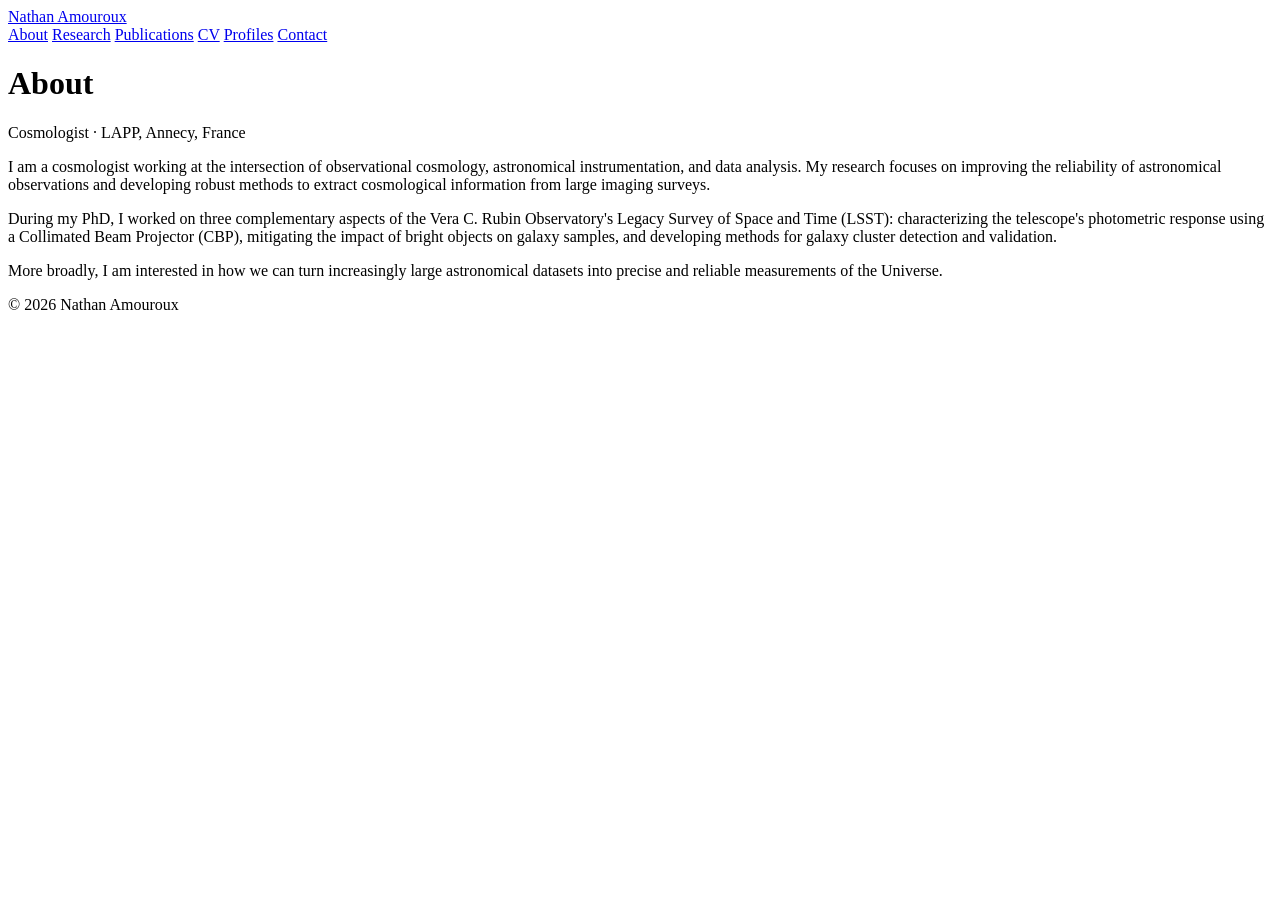
==== about.html @ 01bd249c "adapt website" ====
<!DOCTYPE html>
<html lang="en">
<head>
<meta charset="UTF-8">
<meta name="viewport" content="width=device-width, initial-scale=1.0">
<title>About — Nathan Amouroux</title>
<meta name="description" content="About Nathan Amouroux, cosmologist at LAPP, Annecy, France.">
<link rel="canonical" href="https://nathanamouroux.github.io/about.html">
<link rel="icon" href="data:image/svg+xml,<svg xmlns=%22http://www.w3.org/2000/svg%22 viewBox=%220 0 100 100%22><text y=%22.9em%22 font-size=%2290%22>🌌</text></svg>">
<link rel="preconnect" href="https://fonts.googleapis.com">
<link rel="preconnect" href="https://fonts.gstatic.com" crossorigin>
<link href="https://fonts.googleapis.com/css2?family=Source+Serif+4:wght@500;600&family=Inter:wght@400;500;600&display=swap" rel="stylesheet">
<link rel="stylesheet" href="assets/style.css">
</head>
<body>

<div class="topnav">
  <div class="wrap">
    <a class="brand" href="index.html">Nathan Amouroux</a>
    <nav>
      <a href="about.html" class="active">About</a>
      <a href="research.html">Research</a>
      <a href="publications.html">Publications</a>
      <a href="cv.html">CV</a>
      <a href="profiles.html">Profiles</a>
      <a href="contact.html">Contact</a>
    </nav>
  </div>
</div>

<main class="page wrap">
  <h1>About</h1>
  <p class="page-sub">Cosmologist · LAPP, Annecy, France</p>

  <section>
    <p>
      I am a cosmologist working at the intersection of observational cosmology, astronomical instrumentation, and data analysis. My research focuses on improving the reliability of astronomical observations and developing robust methods to extract cosmological information from large imaging surveys.

    </p>
    <p>
      During my PhD, I worked on three complementary aspects of the Vera C. Rubin Observatory's Legacy Survey of Space and Time (LSST): characterizing the telescope's photometric response using a Collimated Beam Projector (CBP), mitigating the impact of bright objects on galaxy samples, and developing methods for galaxy cluster detection and validation.
    </p>
    <p>
      More broadly, I am interested in how we can turn increasingly large astronomical datasets into precise and reliable measurements of the Universe.
    </p>
  </section>
</main>

<footer class="site-footer">
  <div class="wrap"><p>&copy; <span class="year"></span> Nathan Amouroux</p></div>
</footer>

<script>
  document.querySelectorAll('.year').forEach(function (el) {
    el.textContent = new Date().getFullYear();
  });
</script>

</body>
</html>
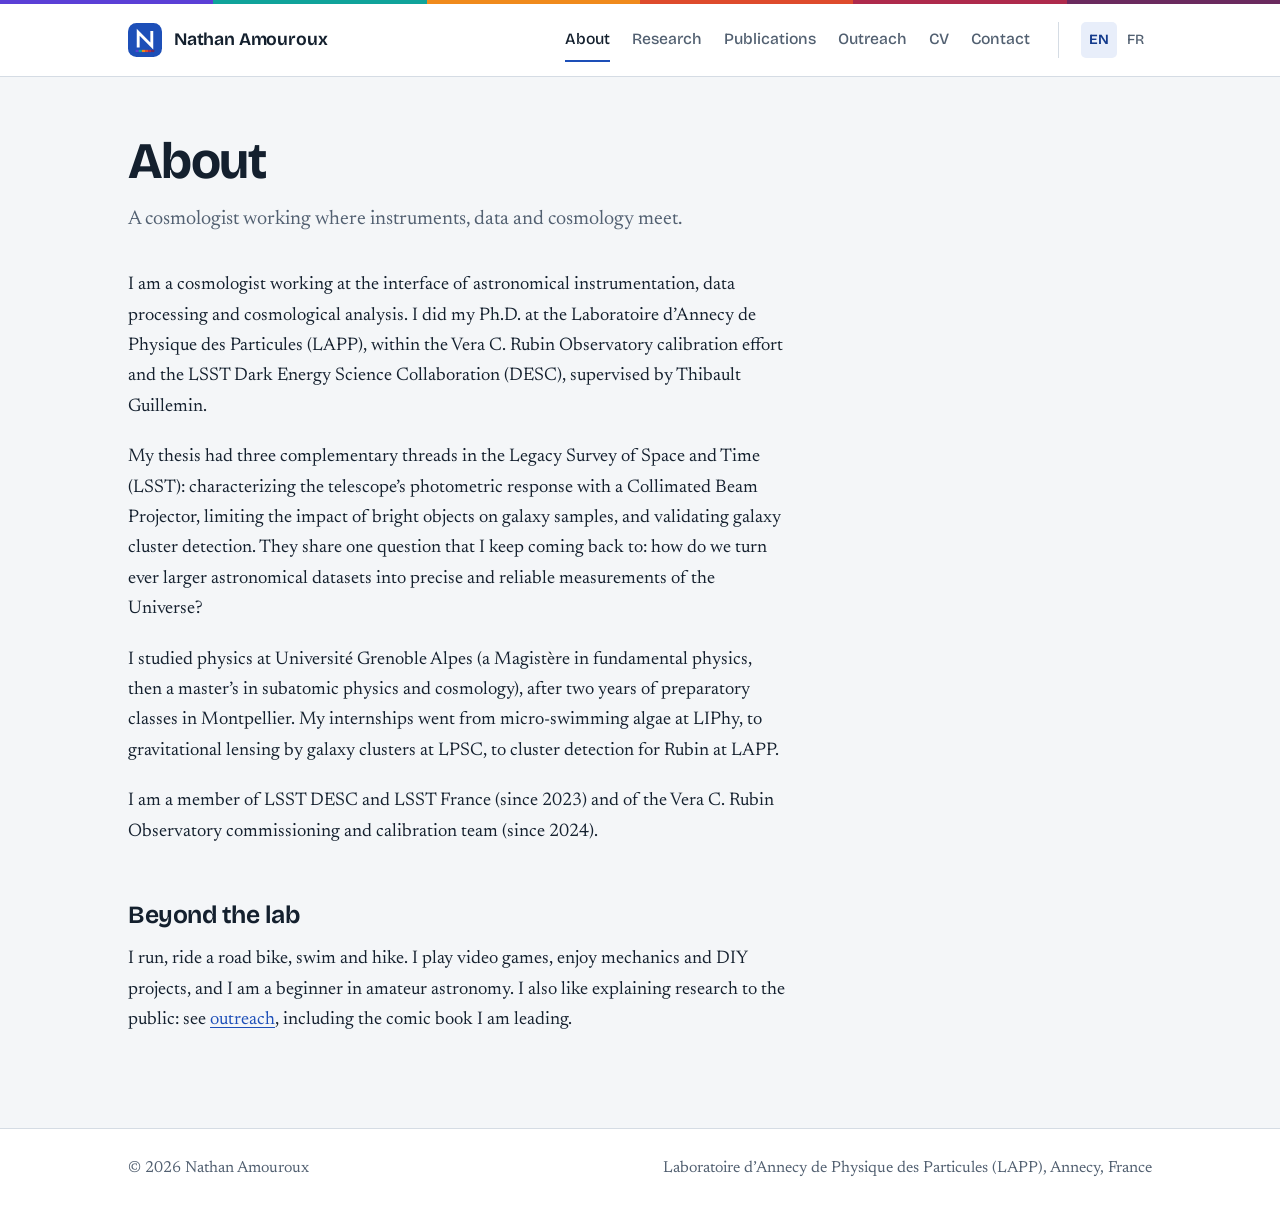
==== commit 6150188a: "new version of the site" ====
--- a/about.html
+++ b/about.html
@@ -2,59 +2,61 @@
 <html lang="en">
 <head>
 <meta charset="UTF-8">
-<meta name="viewport" content="width=device-width, initial-scale=1.0">
+<meta name="viewport" content="width=device-width, initial-scale=1">
 <title>About — Nathan Amouroux</title>
-<meta name="description" content="About Nathan Amouroux, cosmologist at LAPP, Annecy, France.">
+<meta name="description" content="About Nathan Amouroux, cosmologist (Ph.D., LAPP Annecy): background, research threads and interests.">
+<meta name="author" content="Nathan Amouroux">
 <link rel="canonical" href="https://nathanamouroux.github.io/about.html">
-<link rel="icon" href="data:image/svg+xml,<svg xmlns=%22http://www.w3.org/2000/svg%22 viewBox=%220 0 100 100%22><text y=%22.9em%22 font-size=%2290%22>🌌</text></svg>">
+<link rel="alternate" hreflang="en" href="https://nathanamouroux.github.io/about.html">
+<link rel="alternate" hreflang="fr" href="https://nathanamouroux.github.io/fr/a-propos.html">
+<link rel="alternate" hreflang="x-default" href="https://nathanamouroux.github.io/about.html">
+<meta property="og:type" content="website">
+<meta property="og:site_name" content="Nathan Amouroux">
+<meta property="og:title" content="About — Nathan Amouroux">
+<meta property="og:description" content="About Nathan Amouroux, cosmologist (Ph.D., LAPP Annecy): background, research threads and interests.">
+<meta property="og:url" content="https://nathanamouroux.github.io/about.html">
+<meta property="og:locale" content="en_US">
+<meta property="og:image" content="https://nathanamouroux.github.io/assets/photo.jpg">
+<link rel="icon" type="image/svg+xml" href="assets/favicon.svg">
 <link rel="preconnect" href="https://fonts.googleapis.com">
 <link rel="preconnect" href="https://fonts.gstatic.com" crossorigin>
-<link href="https://fonts.googleapis.com/css2?family=Source+Serif+4:wght@500;600&family=Inter:wght@400;500;600&display=swap" rel="stylesheet">
+<link href="https://fonts.googleapis.com/css2?family=Bricolage+Grotesque:opsz,wght@12..96,500..800&amp;family=Newsreader:ital,opsz,wght@0,6..72,400..600;1,6..72,400..500&amp;display=swap" rel="stylesheet">
 <link rel="stylesheet" href="assets/style.css">
 </head>
 <body>
-
-<div class="topnav">
-  <div class="wrap">
-    <a class="brand" href="index.html">Nathan Amouroux</a>
-    <nav>
-      <a href="about.html" class="active">About</a>
-      <a href="research.html">Research</a>
-      <a href="publications.html">Publications</a>
-      <a href="cv.html">CV</a>
-      <a href="profiles.html">Profiles</a>
-      <a href="contact.html">Contact</a>
+<a class="skip-link" href="#main">Skip to content</a>
+<div class="spectrum" aria-hidden="true"></div>
+<header class="site-header">
+  <div class="wrap bar">
+    <a class="brand" href="index.html"><img src="assets/favicon.svg" alt="" width="34" height="34">Nathan Amouroux</a>
+    <nav class="site-nav" aria-label="Main">
+      <a href="about.html" aria-current="page">About</a><a href="research.html">Research</a><a href="publications.html">Publications</a><a href="outreach.html">Outreach</a><a href="cv.html">CV</a><a href="contact.html">Contact</a>
+      <div class="lang" role="group" aria-label="Language"><span aria-current="true">EN</span><a href="fr/a-propos.html" hreflang="fr" lang="fr">FR</a></div>
     </nav>
   </div>
+</header>
+<main id="main">
+<div class="wrap page-head"><h1>About</h1><p class="page-lede">A cosmologist working where instruments, data and cosmology meet.</p></div>
+
+<div class="wrap prose">
+  <p>I am a cosmologist working at the interface of astronomical instrumentation, data processing and cosmological analysis. I did my Ph.D. at the Laboratoire d’Annecy de Physique des Particules (LAPP), within the Vera C. Rubin Observatory calibration effort and the LSST Dark Energy Science Collaboration (DESC), supervised by Thibault Guillemin.</p>
+  <p>My thesis had three complementary threads in the Legacy Survey of Space and Time (LSST): characterizing the telescope’s photometric response with a Collimated Beam Projector, limiting the impact of bright objects on galaxy samples, and validating galaxy cluster detection. They share one question that I keep coming back to: how do we turn ever larger astronomical datasets into precise and reliable measurements of the Universe?</p>
+  <p>I studied physics at Université Grenoble Alpes (a Magistère in fundamental physics, then a master’s in subatomic physics and cosmology), after two years of preparatory classes in Montpellier. My internships went from micro-swimming algae at LIPhy, to gravitational lensing by galaxy clusters at LPSC, to cluster detection for Rubin at LAPP.</p>
+  <p>I am a member of LSST DESC and LSST France (since 2023) and of the Vera C. Rubin Observatory commissioning and calibration team (since 2024).</p>
+
+  <h2>Beyond the lab</h2>
+  <p>I run, ride a road bike, swim and hike. I play video games, enjoy mechanics and DIY projects, and I am a beginner in amateur astronomy. I also like explaining research to the public: see <a href="outreach.html">outreach</a>, including the comic book I am leading.</p>
 </div>
 
-<main class="page wrap">
-  <h1>About</h1>
-  <p class="page-sub">Cosmologist · LAPP, Annecy, France</p>
-
-  <section>
-    <p>
-      I am a cosmologist working at the intersection of observational cosmology, astronomical instrumentation, and data analysis. My research focuses on improving the reliability of astronomical observations and developing robust methods to extract cosmological information from large imaging surveys.
-
-    </p>
-    <p>
-      During my PhD, I worked on three complementary aspects of the Vera C. Rubin Observatory's Legacy Survey of Space and Time (LSST): characterizing the telescope's photometric response using a Collimated Beam Projector (CBP), mitigating the impact of bright objects on galaxy samples, and developing methods for galaxy cluster detection and validation.
-    </p>
-    <p>
-      More broadly, I am interested in how we can turn increasingly large astronomical datasets into precise and reliable measurements of the Universe.
-    </p>
-  </section>
 </main>
-
 <footer class="site-footer">
-  <div class="wrap"><p>&copy; <span class="year"></span> Nathan Amouroux</p></div>
+  <div class="wrap">
+    <p>&copy; <span class="year">2026</span> Nathan Amouroux</p>
+    <p>Laboratoire d’Annecy de Physique des Particules (LAPP), Annecy, France</p>
+  </div>
 </footer>
-
 <script>
-  document.querySelectorAll('.year').forEach(function (el) {
-    el.textContent = new Date().getFullYear();
-  });
+  document.querySelectorAll('.year').forEach(function (el) { el.textContent = new Date().getFullYear(); });
 </script>
-
 </body>
 </html>
--- a/assets/style.css
+++ b/assets/style.css
@@ -0,0 +1,501 @@
+/* ============================================================
+   Nathan Amouroux — personal site
+   Palette comes from the six LSST passbands (u g r i z y);
+   the one expressive element is the passband figure on the home page.
+   ============================================================ */
+
+:root {
+  --paper: #f4f6f8;
+  --surface: #ffffff;
+  --ink: #14202e;
+  --muted: #526071;
+  --rule: #d5dce4;
+
+  --cobalt: #1d4fb8;
+  --cobalt-deep: #133a8c;
+  --cobalt-wash: #e8eefa;
+
+  /* LSST passbands, shortest to longest wavelength */
+  --u: #5b3fd6;
+  --g: #0fa39a;
+  --r: #f08a1c;
+  --i: #de4b2c;
+  --z: #ae2a4c;
+  --y: #6a2a5e;
+
+  --display: 'Bricolage Grotesque', 'Helvetica Neue', Arial, sans-serif;
+  --text: 'Newsreader', Georgia, 'Times New Roman', serif;
+
+  --wrap: 1080px;
+  --measure: 66ch;
+}
+
+* { box-sizing: border-box; }
+
+html {
+  scroll-behavior: smooth;
+  -webkit-text-size-adjust: 100%;
+}
+
+body {
+  margin: 0;
+  background: var(--paper);
+  color: var(--ink);
+  font-family: var(--text);
+  font-size: 1.15rem;
+  line-height: 1.65;
+  font-optical-sizing: auto;
+  overflow-x: hidden;
+}
+
+img, svg { max-width: 100%; }
+
+a {
+  color: var(--cobalt);
+  text-underline-offset: 0.18em;
+  text-decoration-thickness: 1px;
+}
+a:hover { color: var(--cobalt-deep); text-decoration-thickness: 2px; }
+
+:focus-visible {
+  outline: 3px solid var(--cobalt);
+  outline-offset: 3px;
+  border-radius: 3px;
+}
+
+.skip-link {
+  position: absolute;
+  left: 12px;
+  top: -60px;
+  background: var(--ink);
+  color: #fff;
+  padding: 8px 14px;
+  border-radius: 6px;
+  z-index: 10;
+}
+.skip-link:focus { top: 12px; color: #fff; }
+
+.wrap {
+  max-width: var(--wrap);
+  margin: 0 auto;
+  padding: 0 28px;
+}
+
+h1, h2, h3 {
+  font-family: var(--display);
+  font-weight: 650;
+  line-height: 1.12;
+  letter-spacing: -0.02em;
+  margin: 0;
+  text-wrap: balance;
+}
+
+/* ============================================================
+   Header
+   ============================================================ */
+.spectrum {
+  height: 4px;
+  background: linear-gradient(90deg,
+    var(--u) 0 16.667%, var(--g) 16.667% 33.333%, var(--r) 33.333% 50%,
+    var(--i) 50% 66.667%, var(--z) 66.667% 83.333%, var(--y) 83.333% 100%);
+}
+
+.site-header {
+  background: var(--surface);
+  border-bottom: 1px solid var(--rule);
+}
+
+.site-header .bar {
+  display: flex;
+  align-items: center;
+  justify-content: space-between;
+  gap: 12px 32px;
+  flex-wrap: wrap;
+  padding-top: 14px;
+  padding-bottom: 14px;
+}
+
+.brand {
+  display: inline-flex;
+  align-items: center;
+  gap: 12px;
+  font-family: var(--display);
+  font-weight: 650;
+  font-size: 1.1rem;
+  letter-spacing: -0.01em;
+  color: var(--ink);
+  text-decoration: none;
+}
+.brand:hover { color: var(--ink); }
+.brand img { width: 34px; height: 34px; display: block; }
+
+.site-nav {
+  display: flex;
+  align-items: center;
+  flex-wrap: wrap;
+  gap: 2px 22px;
+  font-family: var(--display);
+  font-size: 0.98rem;
+  font-weight: 500;
+}
+
+.site-nav a {
+  color: var(--muted);
+  text-decoration: none;
+  padding: 8px 0;
+  border-bottom: 2px solid transparent;
+}
+.site-nav a:hover { color: var(--ink); border-bottom-color: var(--rule); }
+.site-nav a[aria-current="page"] { color: var(--ink); border-bottom-color: var(--cobalt); }
+
+.lang {
+  display: inline-flex;
+  gap: 2px;
+  margin-left: 6px;
+  padding-left: 22px;
+  border-left: 1px solid var(--rule);
+}
+.lang a, .lang span {
+  padding: 6px 8px;
+  border: 0;
+  border-radius: 5px;
+  font-size: 0.88rem;
+}
+.lang span { background: var(--cobalt-wash); color: var(--cobalt-deep); font-weight: 650; }
+.lang a:hover { background: var(--paper); }
+
+/* ============================================================
+   Buttons
+   ============================================================ */
+.btn {
+  display: inline-flex;
+  align-items: center;
+  gap: 8px;
+  font-family: var(--display);
+  font-weight: 600;
+  font-size: 0.98rem;
+  line-height: 1.2;
+  padding: 12px 20px;
+  border-radius: 6px;
+  border: 1.5px solid var(--cobalt);
+  background: var(--cobalt);
+  color: #fff;
+  text-decoration: none;
+}
+.btn:hover { background: var(--cobalt-deep); border-color: var(--cobalt-deep); color: #fff; }
+.btn.ghost { background: transparent; color: var(--cobalt); }
+.btn.ghost:hover { background: var(--cobalt-wash); color: var(--cobalt-deep); }
+.btn svg { width: 16px; height: 16px; flex-shrink: 0; }
+
+.actions { display: flex; flex-wrap: wrap; gap: 12px; margin-top: 28px; }
+
+/* ============================================================
+   Home — hero and passband figure
+   ============================================================ */
+.hero {
+  display: grid;
+  grid-template-columns: minmax(0, 1fr) 300px;
+  gap: 24px 64px;
+  align-items: center;
+  padding-top: 64px;
+  padding-bottom: 32px;
+}
+
+.hero h1 {
+  font-size: clamp(2.7rem, 6.4vw, 4.6rem);
+  font-weight: 700;
+  letter-spacing: -0.035em;
+  line-height: 1;
+}
+
+.hero .role {
+  margin: 18px 0 0;
+  font-family: var(--display);
+  font-weight: 500;
+  font-size: 1.2rem;
+  color: var(--cobalt);
+}
+
+.hero .lede {
+  margin: 20px 0 0;
+  max-width: 34em;
+  font-size: 1.3rem;
+  line-height: 1.55;
+}
+
+.portrait {
+  margin: 0;
+  justify-self: end;
+  width: 100%;
+  max-width: 300px;
+}
+.portrait img {
+  display: block;
+  width: 100%;
+  height: auto;
+  aspect-ratio: 4 / 5;
+  object-fit: cover;
+  border-radius: 8px;
+  background: var(--cobalt-wash);
+}
+
+.bands { margin: 8px 0 0; padding-bottom: 56px; }
+.bands svg { display: block; width: 100%; height: auto; overflow: visible; }
+.bands figcaption {
+  max-width: 46em;
+  margin-top: 6px;
+  color: var(--muted);
+  font-size: 1rem;
+  line-height: 1.5;
+}
+.bands .axis { stroke: var(--rule); stroke-width: 1.5; }
+.bands .tick { stroke: var(--rule); stroke-width: 1.5; }
+.bands .tick-label { fill: var(--muted); font-family: var(--display); font-size: 13px; }
+.bands .tag { font-family: var(--display); font-weight: 700; font-size: 20px; text-anchor: middle; }
+.bands .curve { fill: none; stroke-width: 2.6; stroke-linejoin: round; stroke-linecap: round; }
+
+@media (prefers-reduced-motion: no-preference) {
+  .bands .curve {
+    stroke-dasharray: 1;
+    stroke-dashoffset: 1;
+    animation: draw 1.5s cubic-bezier(0.3, 0.6, 0.2, 1) forwards;
+    animation-delay: calc(var(--n) * 0.13s + 0.15s);
+  }
+  .bands .wash, .bands .tag {
+    opacity: 0;
+    animation: appear 0.8s ease forwards;
+    animation-delay: calc(var(--n) * 0.13s + 1s);
+  }
+}
+@keyframes draw { to { stroke-dashoffset: 0; } }
+@keyframes appear { to { opacity: 1; } }
+
+/* ============================================================
+   Sections
+   ============================================================ */
+.section {
+  border-top: 1px solid var(--rule);
+  padding-top: 52px;
+  padding-bottom: 56px;
+}
+
+.section > .wrap > h2,
+.section-title {
+  font-size: 1.7rem;
+  margin-bottom: 28px;
+}
+
+.axes {
+  display: grid;
+  grid-template-columns: repeat(3, minmax(0, 1fr));
+}
+.axes > div { padding: 0 32px; border-left: 1px solid var(--rule); display: flex; flex-direction: column; align-items: flex-start; }
+.axes > div:first-child { padding-left: 0; border-left: 0; }
+.axes > div:last-child { padding-right: 0; }
+.axes h3 { font-size: 1.2rem; margin-bottom: 10px; }
+.axes p { margin: 0 0 14px; font-size: 1.08rem; line-height: 1.6; }
+.axes .more { margin-top: auto; }
+
+.more { font-family: var(--display); font-weight: 600; font-size: 0.98rem; }
+
+/* Featured project (Pénélope) */
+.feature {
+  background: var(--cobalt-wash);
+  border-radius: 10px;
+  padding: 44px 48px;
+}
+.feature h2 {
+  font-size: clamp(1.9rem, 4vw, 2.7rem);
+  letter-spacing: -0.03em;
+  margin: 0 0 6px;
+}
+.feature .status {
+  margin: 0 0 18px;
+  font-family: var(--display);
+  font-weight: 500;
+  color: var(--cobalt-deep);
+}
+.feature p { max-width: var(--measure); margin: 0 0 12px; }
+.feature .actions { margin-top: 22px; }
+
+.home-feature { padding-top: 0; }
+.section.home-feature { border-top: 0; padding-top: 8px; }
+
+/* ============================================================
+   Inner pages
+   ============================================================ */
+.page-head { padding-top: 56px; padding-bottom: 8px; }
+.page-head h1 {
+  font-size: clamp(2.2rem, 5vw, 3.2rem);
+  font-weight: 700;
+  letter-spacing: -0.03em;
+}
+.page-head .page-lede {
+  max-width: 36em;
+  margin: 14px 0 0;
+  color: var(--muted);
+  font-size: 1.25rem;
+  line-height: 1.5;
+}
+
+.prose { padding-top: 28px; padding-bottom: 72px; }
+.prose > * { max-width: var(--measure); }
+.prose p { margin: 0 0 1.1em; }
+.prose h2 { font-size: 1.55rem; margin: 2.2em 0 0.6em; }
+.prose h2:first-child { margin-top: 0; }
+.prose h3 { font-size: 1.15rem; margin: 1.6em 0 0.4em; }
+.prose ul { padding-left: 1.2em; }
+.prose li { margin-bottom: 0.5em; }
+
+/* contribution lists: bold lead-in, then the detail */
+.prose .contrib { list-style: none; padding: 0; margin: 1.2em 0 0; }
+.contrib li {
+  padding: 14px 0 14px;
+  border-top: 1px solid var(--rule);
+  margin: 0;
+}
+.contrib li:last-child { border-bottom: 1px solid var(--rule); }
+.contrib strong { font-family: var(--display); font-weight: 650; display: block; margin-bottom: 2px; }
+
+figure.plate { margin: 32px 0; max-width: 600px; }
+figure.plate img {
+  display: block;
+  width: 100%;
+  height: auto;
+  background: #fff;
+  border: 1px solid var(--rule);
+  border-radius: 6px;
+}
+figure.plate figcaption {
+  margin-top: 8px;
+  color: var(--muted);
+  font-size: 0.98rem;
+  line-height: 1.5;
+}
+figure.plate.narrow { max-width: 420px; }
+
+.split {
+  display: grid;
+  grid-template-columns: minmax(0, var(--measure)) 340px;
+  gap: 24px 56px;
+  align-items: start;
+  max-width: none;
+}
+.split > figure { margin: 8px 0 0; }
+.prose > .split { max-width: none; }
+
+.topics { color: var(--muted); font-size: 1rem; margin-top: 2.4em; }
+
+/* Timeline (CV, outreach) */
+.tl { margin: 0 0 8px; padding: 0; max-width: 860px; }
+.tl-row {
+  display: grid;
+  grid-template-columns: 168px minmax(0, 1fr);
+  gap: 4px 32px;
+  padding: 16px 0;
+  border-top: 1px solid var(--rule);
+}
+.tl-row:last-child { border-bottom: 1px solid var(--rule); }
+.tl .when {
+  font-family: var(--display);
+  font-weight: 500;
+  font-size: 0.95rem;
+  color: var(--muted);
+  font-variant-numeric: tabular-nums;
+  padding-top: 0.2em;
+}
+.tl .what > strong { font-family: var(--display); font-weight: 650; display: block; line-height: 1.3; }
+.tl .what .where { color: var(--muted); font-size: 1.02rem; }
+.tl .what p { margin: 6px 0 0; font-size: 1.05rem; line-height: 1.55; }
+.tl .what ul { margin: 6px 0 0; padding-left: 1.1em; font-size: 1.05rem; line-height: 1.55; }
+.tl .what li { margin-bottom: 3px; }
+.tl .what .who { color: var(--muted); font-size: 1rem; margin-top: 6px; }
+.tl .item + .item { margin-top: 14px; }
+.tl .what p.ev { margin: 0; }
+.tl .what p.ev + p.ev { margin-top: 8px; }
+
+.block-title { font-size: 1.55rem; margin: 56px 0 18px; }
+.block-title:first-child { margin-top: 0; }
+
+.prose > .downloads { display: flex; flex-wrap: wrap; gap: 12px; margin: 8px 0 0; max-width: none; }
+
+/* Publications */
+.pub-group h2 { font-size: 1.3rem; margin: 44px 0 6px; }
+.pub-group:first-of-type h2 { margin-top: 0; }
+.pubs { list-style: none; padding: 0; margin: 0; max-width: 860px; }
+.pubs li { padding: 16px 0; border-top: 1px solid var(--rule); }
+.pubs li:last-child { border-bottom: 1px solid var(--rule); }
+.pub-title { display: block; font-family: var(--display); font-weight: 600; line-height: 1.3; }
+.pub-authors { display: block; color: var(--muted); font-size: 1.02rem; margin-top: 2px; }
+.pub-venue { display: block; color: var(--muted); font-size: 1.02rem; }
+
+/* Contact and profiles */
+.facts { margin: 0; padding: 0; max-width: 860px; }
+.fact {
+  display: grid;
+  grid-template-columns: 148px minmax(0, 1fr);
+  gap: 4px 32px;
+  padding: 14px 0;
+  border-top: 1px solid var(--rule);
+}
+.fact:last-child { border-bottom: 1px solid var(--rule); }
+.fact dt { font-family: var(--display); font-weight: 500; color: var(--muted); font-size: 0.95rem; padding-top: 0.2em; }
+.fact dd { margin: 0; }
+.fact dd small { display: block; color: var(--muted); font-size: 0.98rem; }
+
+/* ============================================================
+   Footer
+   ============================================================ */
+.site-footer {
+  border-top: 1px solid var(--rule);
+  background: var(--surface);
+  color: var(--muted);
+  font-size: 1rem;
+}
+.site-footer .wrap {
+  display: flex;
+  flex-wrap: wrap;
+  justify-content: space-between;
+  gap: 8px 24px;
+  padding-top: 26px;
+  padding-bottom: 34px;
+}
+.site-footer p { margin: 0; }
+
+/* ============================================================
+   Responsive
+   ============================================================ */
+@media (max-width: 860px) {
+  .hero { grid-template-columns: 1fr; padding-top: 40px; gap: 28px; }
+  .portrait { order: -1; justify-self: start; max-width: 180px; }
+  .axes { grid-template-columns: 1fr; gap: 28px; }
+  .axes > div { padding: 0; border-left: 0; }
+  .axes > div + div { border-top: 1px solid var(--rule); padding-top: 28px; }
+  .split { grid-template-columns: 1fr; }
+  .feature { padding: 32px 26px; }
+}
+
+@media (max-width: 620px) {
+  body { font-size: 1.08rem; }
+  .bands .tag { font-size: 36px; }
+  .bands .tick-label { font-size: 26px; }
+  .bands .curve { stroke-width: 4.5; }
+  .bands .tick, .bands .axis { stroke-width: 3; }
+  .tl-row, .fact { grid-template-columns: 1fr; gap: 2px; }
+  .wrap { padding: 0 20px; }
+  .site-header .bar { padding-top: 12px; padding-bottom: 6px; }
+  .site-nav { gap: 0 16px; }
+  .lang { border-left: 0; padding-left: 0; margin-left: 0; }
+  .page-head { padding-top: 36px; }
+}
+
+/* Passband colors used by the home-page figure */
+.b-u { --c: var(--u); }
+.b-g { --c: var(--g); }
+.b-r { --c: var(--r); }
+.b-i { --c: var(--i); }
+.b-z { --c: var(--z); }
+.b-y { --c: var(--y); }
+.bands .curve { stroke: var(--c); }
+.bands .wash { fill: var(--c); fill-opacity: 0.14; stroke: none; }
+.bands .tag { fill: var(--c); }
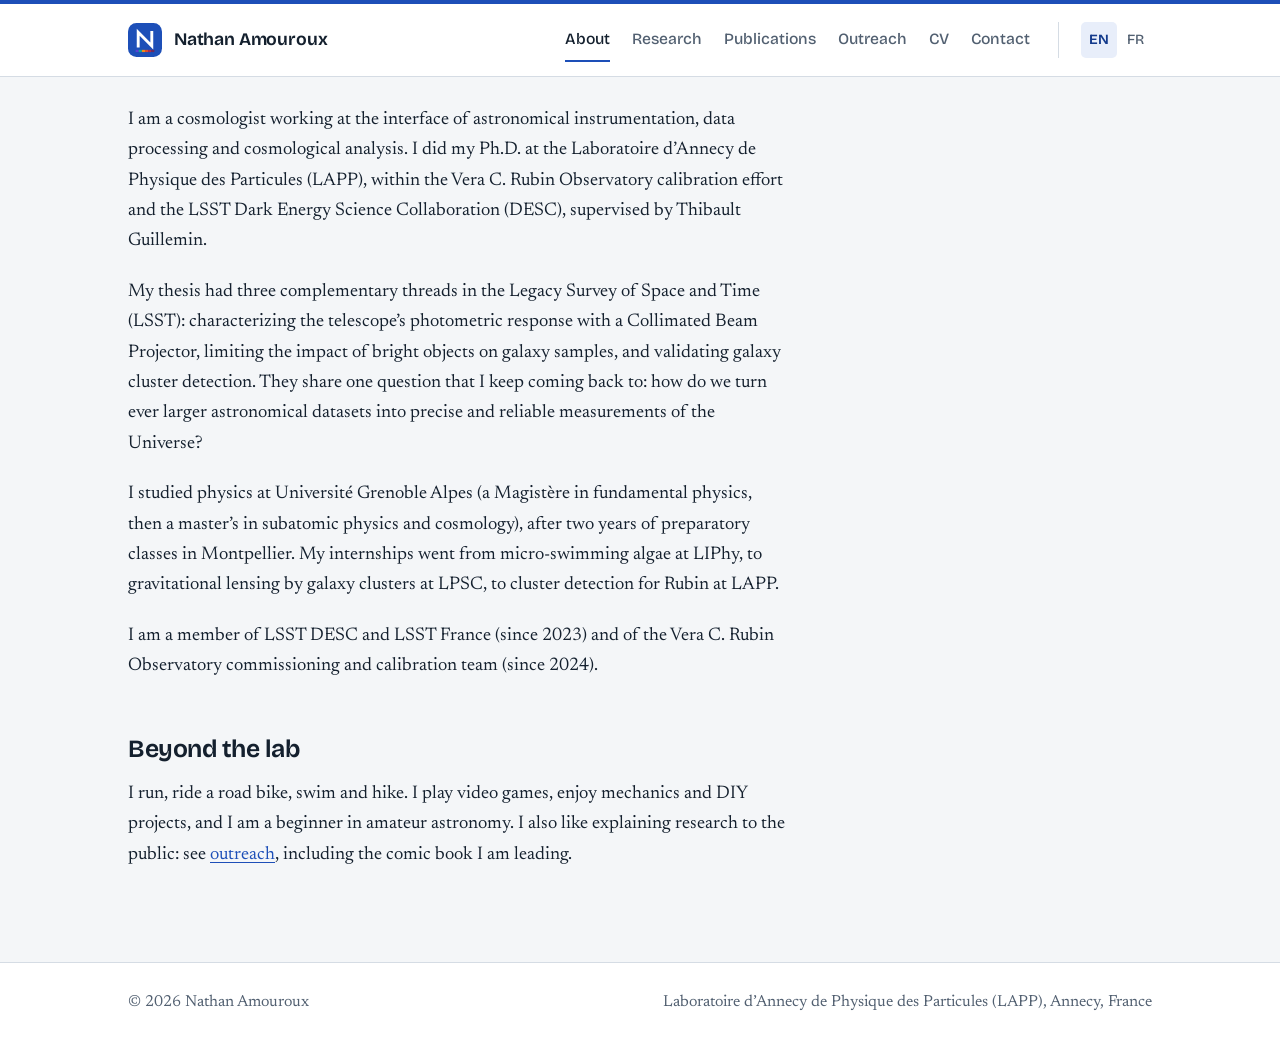
==== commit 552e1f56: "change upper bar and about" ====
--- a/about.html
+++ b/about.html
@@ -36,7 +36,6 @@
   </div>
 </header>
 <main id="main">
-<div class="wrap page-head"><h1>About</h1><p class="page-lede">A cosmologist working where instruments, data and cosmology meet.</p></div>
 
 <div class="wrap prose">
   <p>I am a cosmologist working at the interface of astronomical instrumentation, data processing and cosmological analysis. I did my Ph.D. at the Laboratoire d’Annecy de Physique des Particules (LAPP), within the Vera C. Rubin Observatory calibration effort and the LSST Dark Energy Science Collaboration (DESC), supervised by Thibault Guillemin.</p>
--- a/assets/style.css
+++ b/assets/style.css
@@ -95,9 +95,7 @@
    ============================================================ */
 .spectrum {
   height: 4px;
-  background: linear-gradient(90deg,
-    var(--u) 0 16.667%, var(--g) 16.667% 33.333%, var(--r) 33.333% 50%,
-    var(--i) 50% 66.667%, var(--z) 66.667% 83.333%, var(--y) 83.333% 100%);
+  background: var(--cobalt);
 }
 
 .site-header {
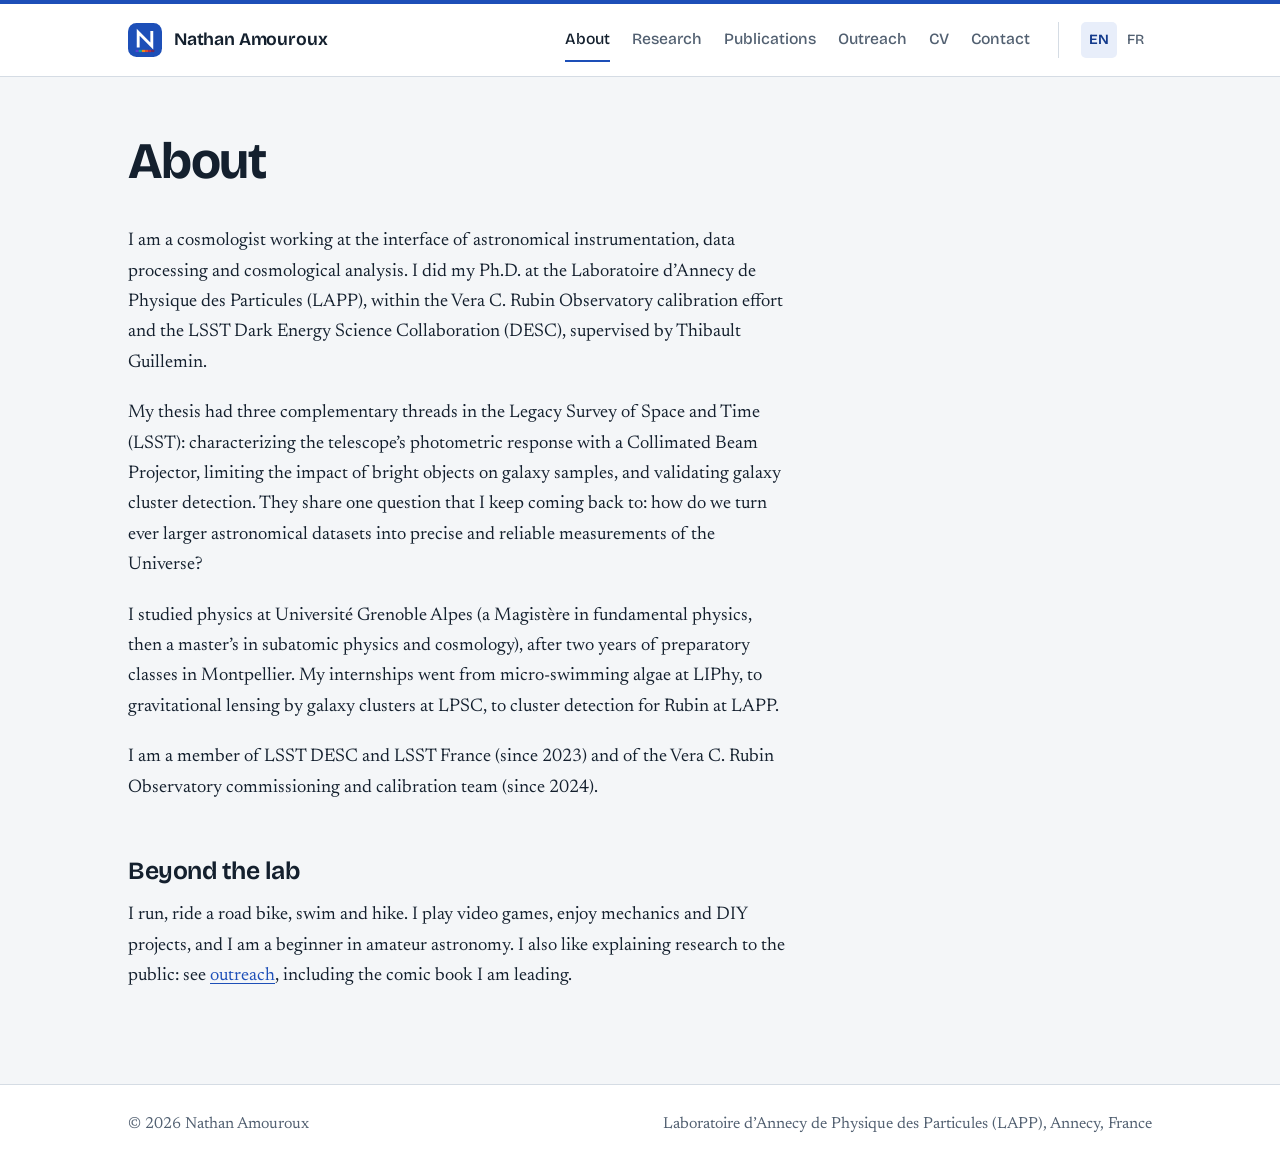
==== commit d5f35b75: "correct about" ====
--- a/about.html
+++ b/about.html
@@ -36,6 +36,7 @@
   </div>
 </header>
 <main id="main">
+<div class="wrap page-head"><h1>About</h1></div>
 
 <div class="wrap prose">
   <p>I am a cosmologist working at the interface of astronomical instrumentation, data processing and cosmological analysis. I did my Ph.D. at the Laboratoire d’Annecy de Physique des Particules (LAPP), within the Vera C. Rubin Observatory calibration effort and the LSST Dark Energy Science Collaboration (DESC), supervised by Thibault Guillemin.</p>
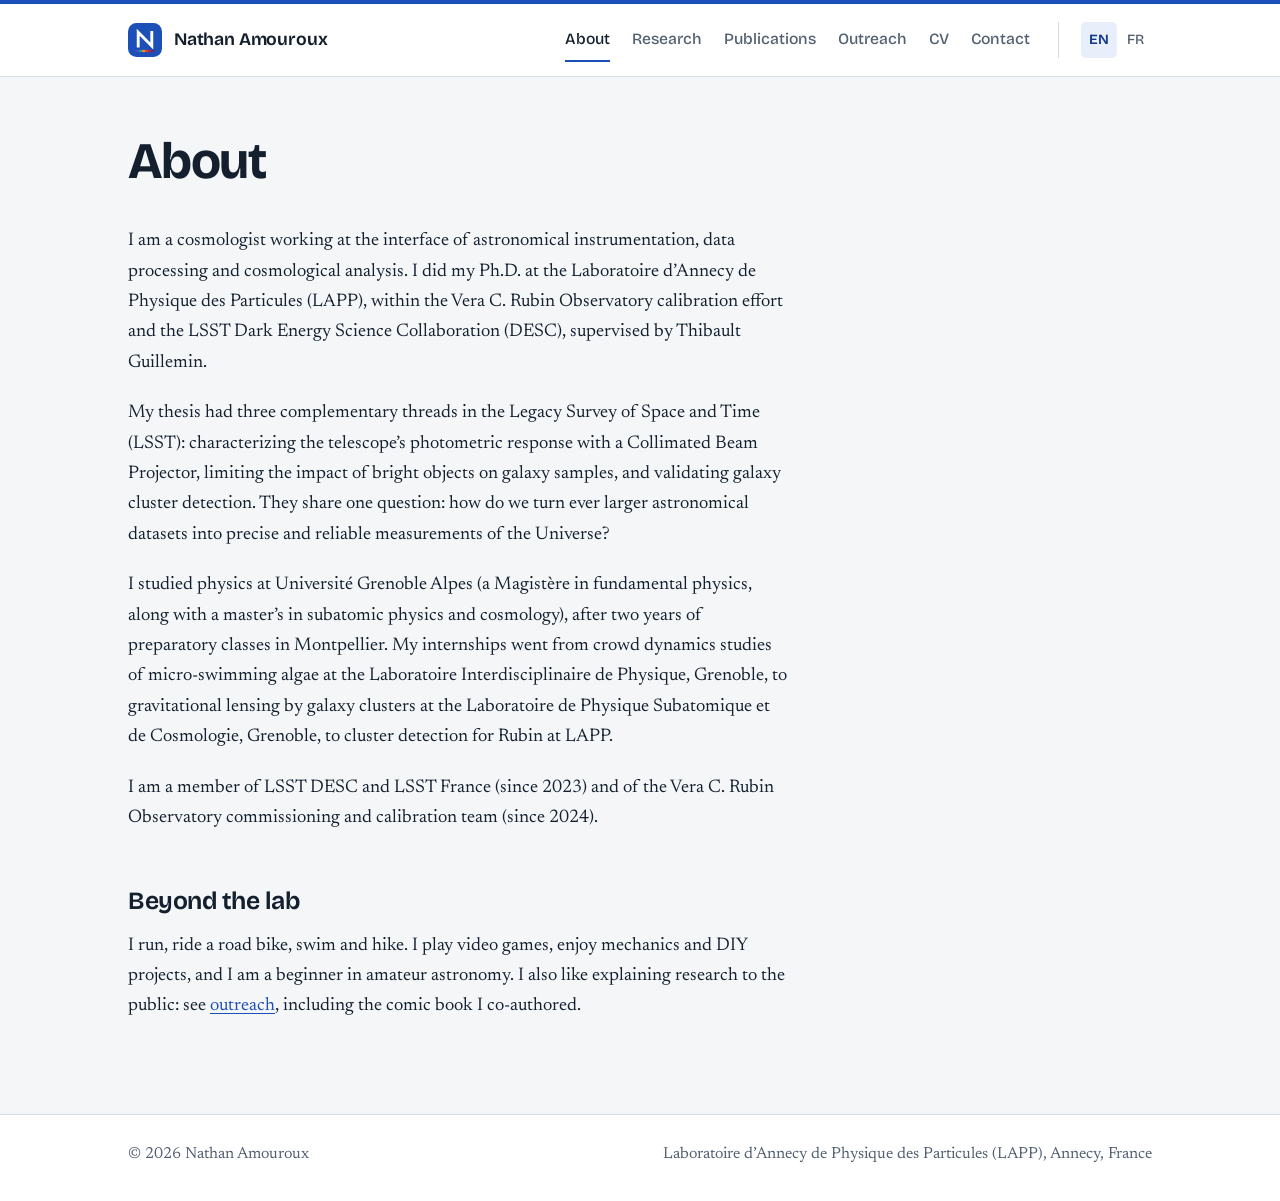
==== commit 052e174c: "updated all sections in english" ====
--- a/about.html
+++ b/about.html
@@ -40,12 +40,12 @@
 
 <div class="wrap prose">
   <p>I am a cosmologist working at the interface of astronomical instrumentation, data processing and cosmological analysis. I did my Ph.D. at the Laboratoire d’Annecy de Physique des Particules (LAPP), within the Vera C. Rubin Observatory calibration effort and the LSST Dark Energy Science Collaboration (DESC), supervised by Thibault Guillemin.</p>
-  <p>My thesis had three complementary threads in the Legacy Survey of Space and Time (LSST): characterizing the telescope’s photometric response with a Collimated Beam Projector, limiting the impact of bright objects on galaxy samples, and validating galaxy cluster detection. They share one question that I keep coming back to: how do we turn ever larger astronomical datasets into precise and reliable measurements of the Universe?</p>
-  <p>I studied physics at Université Grenoble Alpes (a Magistère in fundamental physics, then a master’s in subatomic physics and cosmology), after two years of preparatory classes in Montpellier. My internships went from micro-swimming algae at LIPhy, to gravitational lensing by galaxy clusters at LPSC, to cluster detection for Rubin at LAPP.</p>
+  <p>My thesis had three complementary threads in the Legacy Survey of Space and Time (LSST): characterizing the telescope’s photometric response with a Collimated Beam Projector, limiting the impact of bright objects on galaxy samples, and validating galaxy cluster detection. They share one question: how do we turn ever larger astronomical datasets into precise and reliable measurements of the Universe?</p>
+  <p>I studied physics at Université Grenoble Alpes (a Magistère in fundamental physics, along with a master’s in subatomic physics and cosmology), after two years of preparatory classes in Montpellier. My internships went from crowd dynamics studies of micro-swimming algae at the Laboratoire Interdisciplinaire de Physique, Grenoble, to gravitational lensing by galaxy clusters at the Laboratoire de Physique Subatomique et de Cosmologie, Grenoble, to cluster detection for Rubin at LAPP.</p>
   <p>I am a member of LSST DESC and LSST France (since 2023) and of the Vera C. Rubin Observatory commissioning and calibration team (since 2024).</p>
 
   <h2>Beyond the lab</h2>
-  <p>I run, ride a road bike, swim and hike. I play video games, enjoy mechanics and DIY projects, and I am a beginner in amateur astronomy. I also like explaining research to the public: see <a href="outreach.html">outreach</a>, including the comic book I am leading.</p>
+  <p>I run, ride a road bike, swim and hike. I play video games, enjoy mechanics and DIY projects, and I am a beginner in amateur astronomy. I also like explaining research to the public: see <a href="outreach.html">outreach</a>, including the comic book I co-authored.</p>
 </div>
 
 </main>
